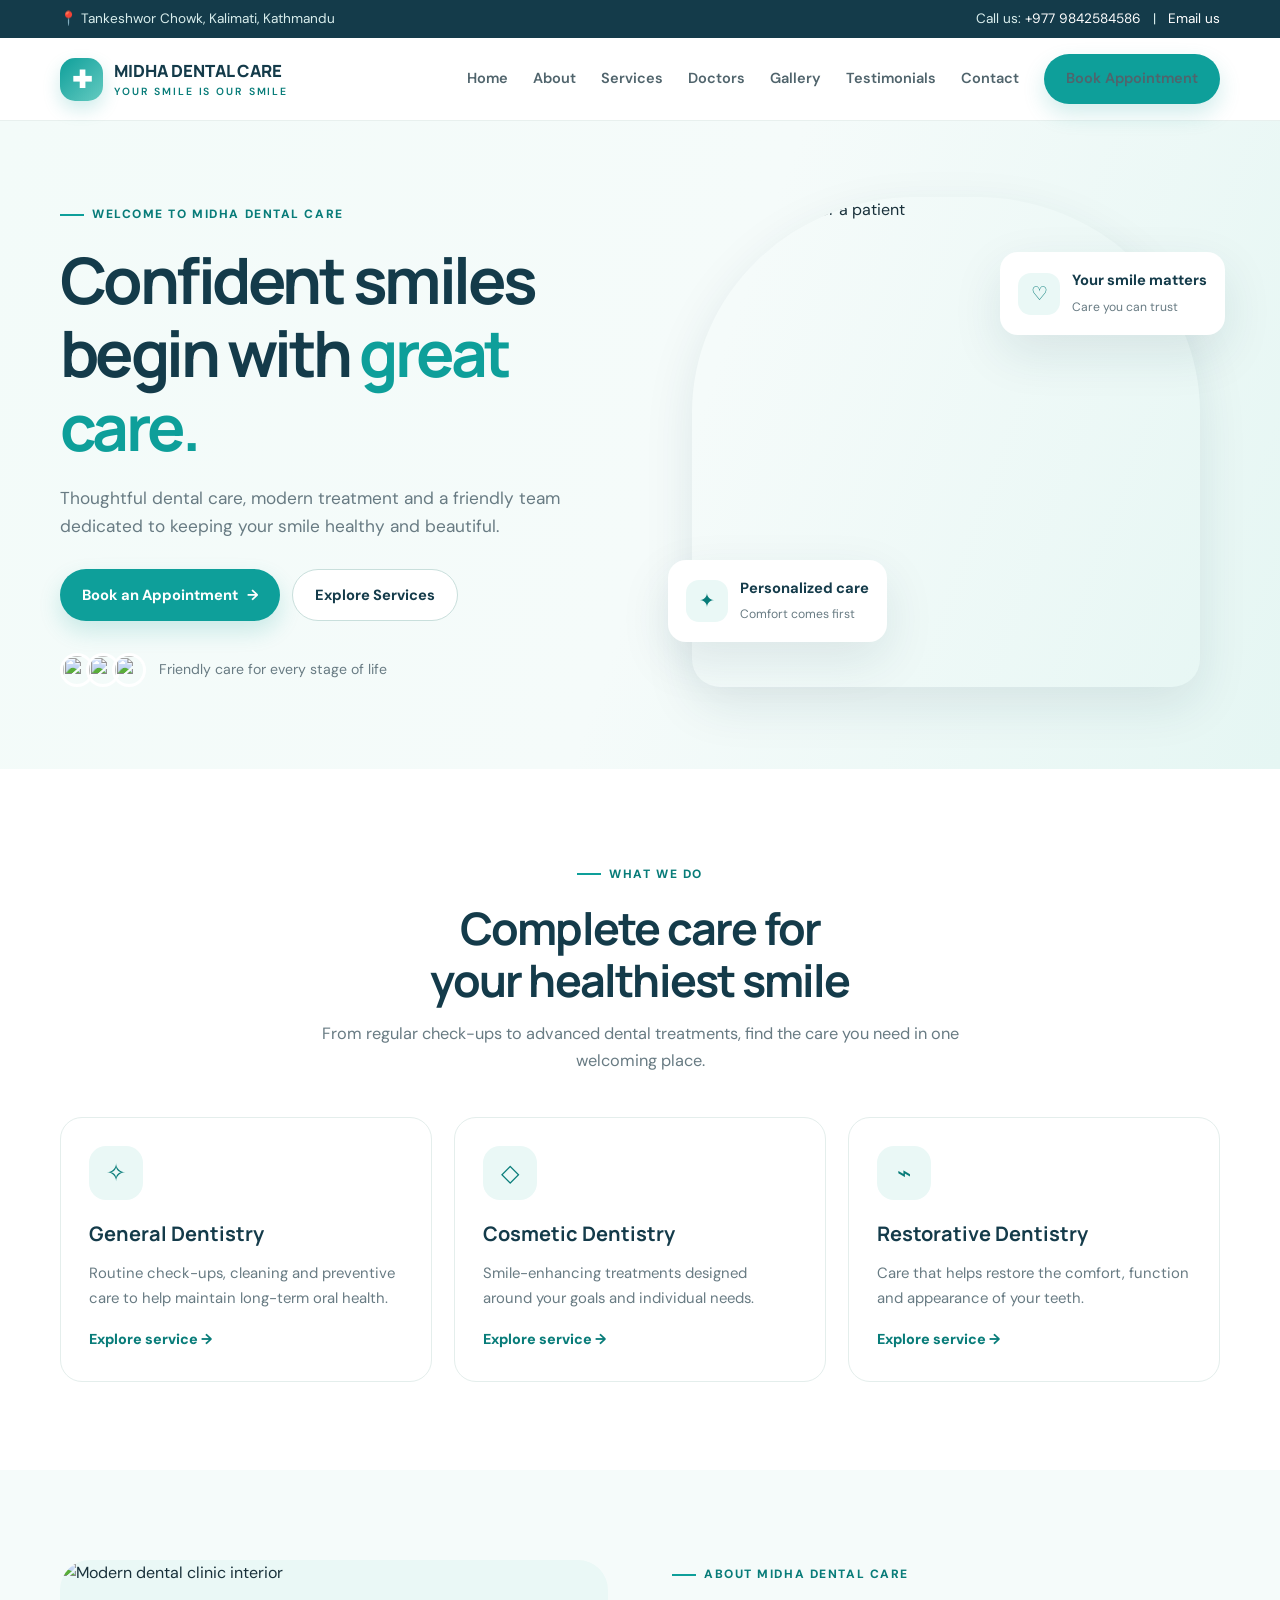
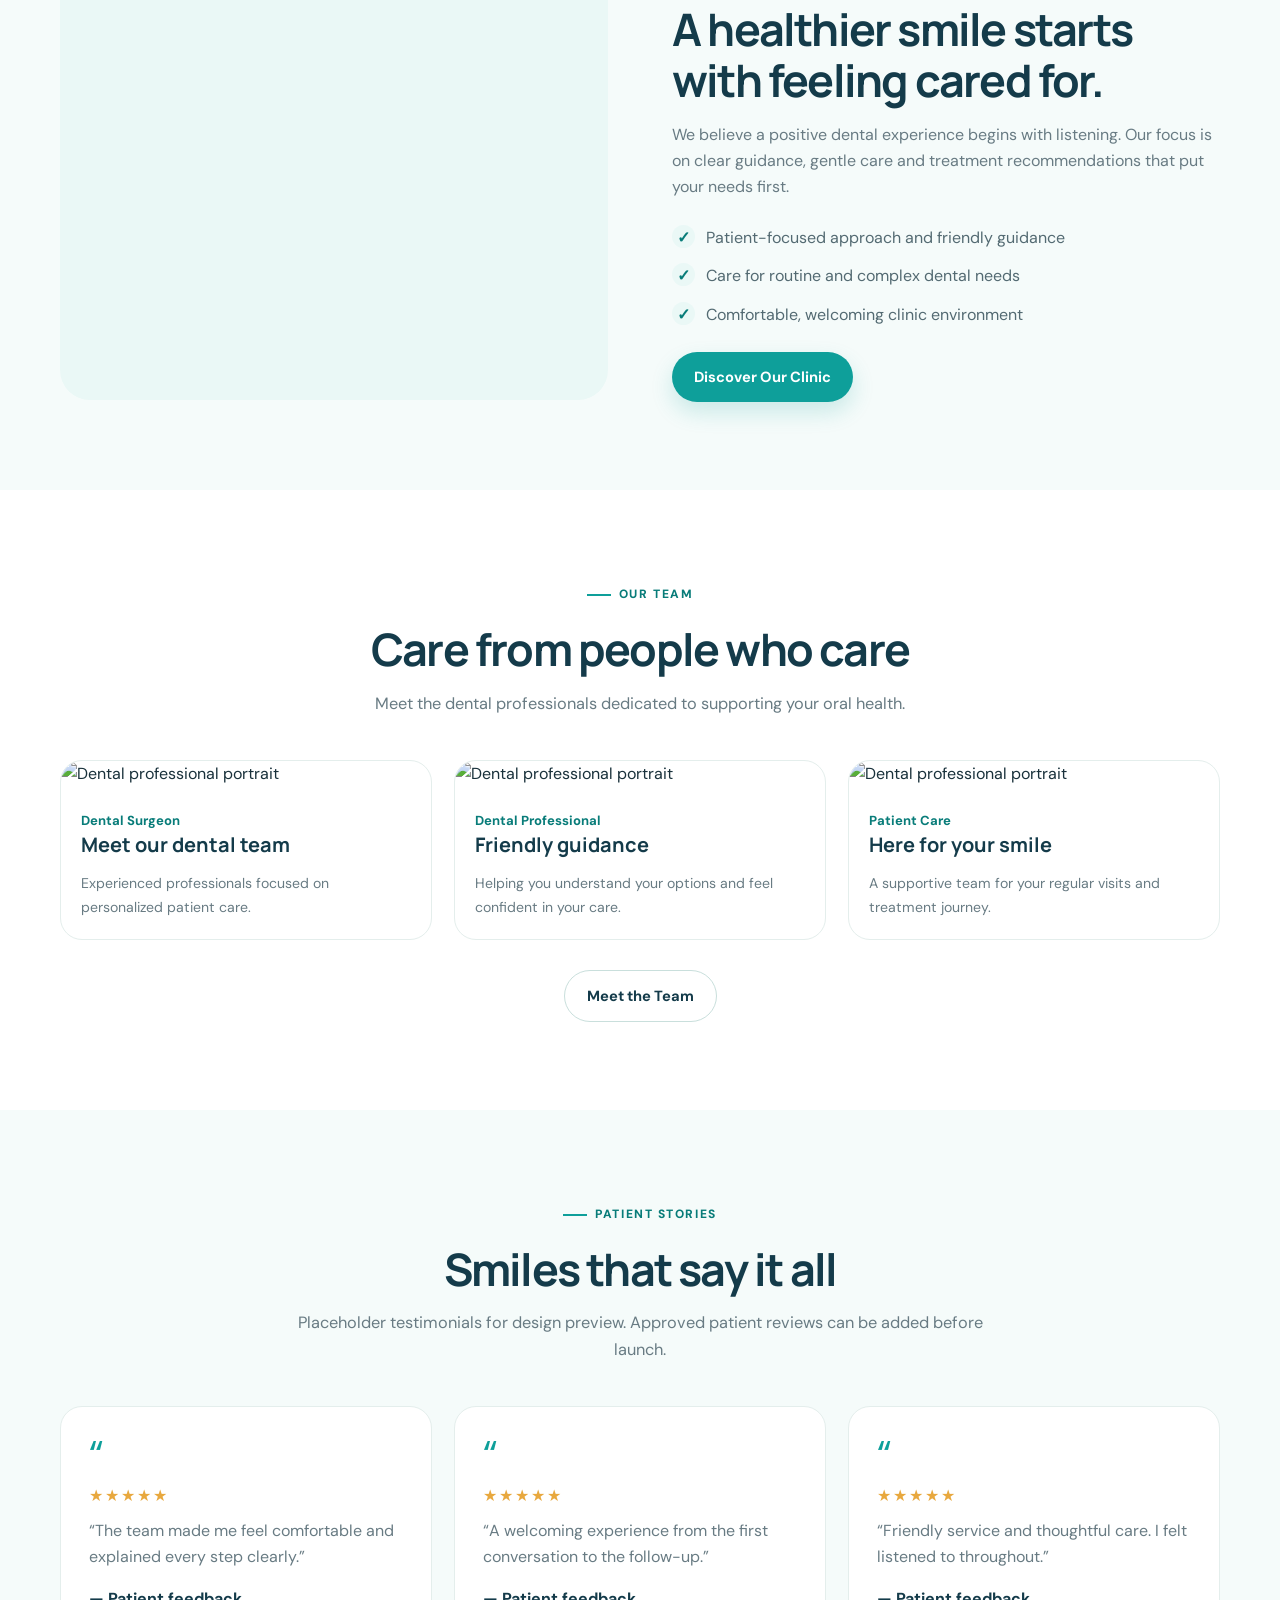
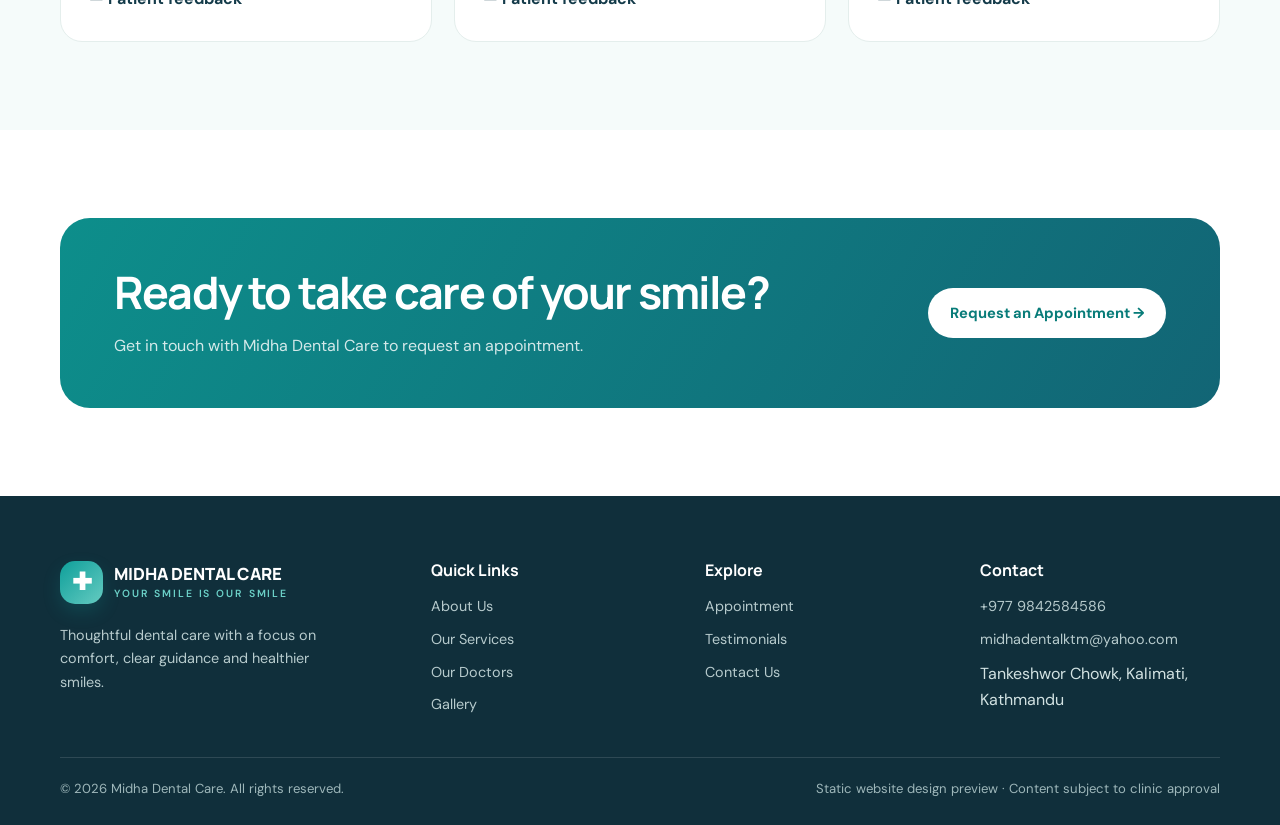
==== midha-dental-static/index.html @ e1608908 "commit" ====
<!doctype html>
<html lang="en"><head><meta charset="utf-8"><meta name="viewport" content="width=device-width,initial-scale=1"><meta name="description" content="Midha Dental Care in Kalimati, Kathmandu. Patient-focused dental care and appointment requests."><title>Home | Midha Dental Care</title><link rel="stylesheet" href="assets/css/style.css"></head><body>

<div class="topbar"><div class="container"><span>📍 Tankeshwor Chowk, Kalimati, Kathmandu</span><span class="top-right">Call us: <a href="tel:+9779842584586">+977 9842584586</a> &nbsp; | &nbsp; <a href="mailto:midhadentalktm@yahoo.com">Email us</a></span></div></div>
<header class="site-header"><div class="container nav-wrap"><a class="brand" href="index.html"><span class="brand-mark">✚</span><span class="brand-name">MIDHA DENTAL CARE<small>Your Smile Is Our Smile</small></span></a><button class="menu-toggle" aria-label="Toggle navigation" aria-expanded="false">☰</button><nav class="nav-links"><a href="index.html" data-page="Home">Home</a><a href="about.html" data-page="About Us">About</a><a href="services.html" data-page="Services">Services</a><a href="doctors.html" data-page="Our Doctors">Doctors</a><a href="gallery.html" data-page="Gallery">Gallery</a><a href="testimonials.html" data-page="Testimonials">Testimonials</a><a href="contact.html" data-page="Contact">Contact</a><a class="btn btn-primary nav-cta" href="appointment.html">Book Appointment</a></nav></div></header>

<main><section class="hero"><div class="container hero-grid"><div class="reveal"><div class="eyebrow">Welcome to Midha Dental Care</div><h1>Confident smiles<br>begin with <span>great care.</span></h1><p class="hero-copy">Thoughtful dental care, modern treatment and a friendly team dedicated to keeping your smile healthy and beautiful.</p><div class="hero-actions"><a class="btn btn-primary" href="appointment.html">Book an Appointment <span>→</span></a><a class="btn btn-outline" href="services.html">Explore Services</a></div><div class="hero-note"><div class="avatar-stack"><img src="https://images.unsplash.com/photo-1559839734-2b71ea197ec2?w=80" alt=""><img src="https://images.unsplash.com/photo-1612349317150-e413f6a5b16d?w=80" alt=""><img src="https://images.unsplash.com/photo-1594824476967-48c8b964273f?w=80" alt=""></div><span>Friendly care for every stage of life</span></div></div><div class="hero-visual reveal"><div class="hero-photo"><img src="https://images.unsplash.com/photo-1606811971618-4486d14f3f99?w=1100" alt="Dentist caring for a patient"></div><div class="float-card one"><div class="float-icon">✦</div><div><strong>Personalized care</strong><small>Comfort comes first</small></div></div><div class="float-card two"><div class="float-icon">♡</div><div><strong>Your smile matters</strong><small>Care you can trust</small></div></div></div></div></section>
<section class="section"><div class="container"><div class="section-head reveal"><div class="eyebrow">What we do</div><h2>Complete care for<br>your healthiest smile</h2><p>From regular check-ups to advanced dental treatments, find the care you need in one welcoming place.</p></div><div class="grid-3"><article class="card service-card reveal"><div class="service-icon">✧</div><h3>General Dentistry</h3><p>Routine check-ups, cleaning and preventive care to help maintain long-term oral health.</p><a class="text-link" href="services.html">Explore service →</a></article><article class="card service-card reveal"><div class="service-icon">◇</div><h3>Cosmetic Dentistry</h3><p>Smile-enhancing treatments designed around your goals and individual needs.</p><a class="text-link" href="services.html">Explore service →</a></article><article class="card service-card reveal"><div class="service-icon">⌁</div><h3>Restorative Dentistry</h3><p>Care that helps restore the comfort, function and appearance of your teeth.</p><a class="text-link" href="services.html">Explore service →</a></article></div></div></section>
<section class="section section-soft"><div class="container split"><div class="image-frame reveal"><img src="https://images.unsplash.com/photo-1629909613654-28e377c37b09?w=1000" alt="Modern dental clinic interior"></div><div class="reveal"><div class="eyebrow">About Midha Dental Care</div><h2>A healthier smile starts with feeling cared for.</h2><p>We believe a positive dental experience begins with listening. Our focus is on clear guidance, gentle care and treatment recommendations that put your needs first.</p><ul class="check-list"><li>Patient-focused approach and friendly guidance</li><li>Care for routine and complex dental needs</li><li>Comfortable, welcoming clinic environment</li></ul><a class="btn btn-primary" href="about.html">Discover Our Clinic</a></div></div></section>
<section class="section"><div class="container"><div class="section-head reveal"><div class="eyebrow">Our team</div><h2>Care from people who care</h2><p>Meet the dental professionals dedicated to supporting your oral health.</p></div><div class="grid-3"><article class="card doctor-card reveal"><img src="https://images.unsplash.com/photo-1559839734-2b71ea197ec2?w=700" alt="Dental professional portrait"><div class="doctor-info"><span class="doctor-role">Dental Surgeon</span><h3>Meet our dental team</h3><p>Experienced professionals focused on personalized patient care.</p></div></article><article class="card doctor-card reveal"><img src="https://images.unsplash.com/photo-1612349317150-e413f6a5b16d?w=700" alt="Dental professional portrait"><div class="doctor-info"><span class="doctor-role">Dental Professional</span><h3>Friendly guidance</h3><p>Helping you understand your options and feel confident in your care.</p></div></article><article class="card doctor-card reveal"><img src="https://images.unsplash.com/photo-1594824476967-48c8b964273f?w=700" alt="Dental professional portrait"><div class="doctor-info"><span class="doctor-role">Patient Care</span><h3>Here for your smile</h3><p>A supportive team for your regular visits and treatment journey.</p></div></article></div><div style="text-align:center;margin-top:30px"><a class="btn btn-outline" href="doctors.html">Meet the Team</a></div></div></section>
<section class="section section-soft"><div class="container"><div class="section-head reveal"><div class="eyebrow">Patient stories</div><h2>Smiles that say it all</h2><p>Placeholder testimonials for design preview. Approved patient reviews can be added before launch.</p></div><div class="grid-3"><article class="card testimonial reveal"><div class="quote">“</div><div class="stars">★★★★★</div><p>“The team made me feel comfortable and explained every step clearly.”</p><strong>— Patient feedback</strong></article><article class="card testimonial reveal"><div class="quote">“</div><div class="stars">★★★★★</div><p>“A welcoming experience from the first conversation to the follow-up.”</p><strong>— Patient feedback</strong></article><article class="card testimonial reveal"><div class="quote">“</div><div class="stars">★★★★★</div><p>“Friendly service and thoughtful care. I felt listened to throughout.”</p><strong>— Patient feedback</strong></article></div></div></section>
<section class="section"><div class="container"><div class="cta-band reveal"><div><h2>Ready to take care of your smile?</h2><p>Get in touch with Midha Dental Care to request an appointment.</p></div><a class="btn" href="appointment.html">Request an Appointment →</a></div></div></section></main>

<footer class="footer"><div class="container"><div class="footer-grid"><div><a class="brand" href="index.html"><span class="brand-mark">✚</span><span class="brand-name">MIDHA DENTAL CARE<small>Your Smile Is Our Smile</small></span></a><p style="margin-top:20px;max-width:290px">Thoughtful dental care with a focus on comfort, clear guidance and healthier smiles.</p></div><div><h3>Quick Links</h3><div class="footer-links"><a href="about.html">About Us</a><a href="services.html">Our Services</a><a href="doctors.html">Our Doctors</a><a href="gallery.html">Gallery</a></div></div><div><h3>Explore</h3><div class="footer-links"><a href="appointment.html">Appointment</a><a href="testimonials.html">Testimonials</a><a href="contact.html">Contact Us</a></div></div><div><h3>Contact</h3><div class="footer-links"><a href="tel:+9779842584586">+977 9842584586</a><a href="mailto:midhadentalktm@yahoo.com">midhadentalktm@yahoo.com</a><span>Tankeshwor Chowk, Kalimati, Kathmandu</span></div></div></div><div class="footer-bottom"><span>© <span data-year></span> Midha Dental Care. All rights reserved.</span><span>Static website design preview · Content subject to clinic approval</span></div></div></footer>
<script src="assets/js/main.js"></script>

</body></html>
---- midha-dental-static/assets/css/style.css ----
@import url('https://fonts.googleapis.com/css2?family=DM+Sans:wght@400;500;600;700&family=Manrope:wght@400;500;600;700;800&display=swap');
:root{--teal:#0e9f9a;--teal-dark:#087c79;--navy:#143b4a;--ink:#19313b;--muted:#687b83;--mint:#eaf8f6;--pale:#f5fbfa;--line:#e4eeec;--white:#fff;--shadow:0 18px 50px rgba(20,59,74,.10);--radius:22px}
*{box-sizing:border-box}html{scroll-behavior:smooth}body{margin:0;font-family:'DM Sans',sans-serif;color:var(--ink);background:#fff;line-height:1.65}h1,h2,h3,h4{font-family:Manrope,sans-serif;line-height:1.15;color:var(--navy);margin:0 0 16px}h1{font-size:clamp(2.6rem,5vw,4.7rem);letter-spacing:-.055em}h2{font-size:clamp(2rem,3.5vw,3rem);letter-spacing:-.04em}h3{font-size:1.25rem}p{color:var(--muted);margin:0 0 16px}a{text-decoration:none;color:inherit}.container{width:min(1160px,calc(100% - 40px));margin:auto}.topbar{background:var(--navy);color:#d9eeed;font-size:.85rem}.topbar .container{display:flex;justify-content:space-between;gap:20px;padding:8px 0}.topbar a{color:#fff}.site-header{position:sticky;top:0;z-index:100;background:rgba(255,255,255,.94);backdrop-filter:blur(14px);border-bottom:1px solid rgba(228,238,236,.85)}.nav-wrap{height:82px;display:flex;align-items:center;justify-content:space-between;gap:24px}.brand{display:flex;align-items:center;gap:11px;min-width:210px}.brand-mark{width:43px;height:43px;border-radius:15px;background:linear-gradient(135deg,var(--teal),#65cbc1);display:grid;place-items:center;color:#fff;font-size:1.5rem;font-weight:800;box-shadow:0 8px 18px #0e9f9a33}.brand-name{font:800 1.05rem Manrope;color:var(--navy);line-height:1.15}.brand-name small{display:block;font:600 .65rem 'DM Sans';letter-spacing:.18em;color:var(--teal-dark);text-transform:uppercase;margin-top:4px}.nav-links{display:flex;align-items:center;gap:25px}.nav-links a{font-size:.91rem;font-weight:600;color:#50646c;transition:.2s}.nav-links a:hover,.nav-links a.active{color:var(--teal-dark)}.btn{display:inline-flex;align-items:center;justify-content:center;gap:9px;border:0;border-radius:999px;padding:13px 22px;font-weight:700;font-size:.92rem;cursor:pointer;transition:.25s}.btn-primary{background:var(--teal);color:white;box-shadow:0 10px 22px #0e9f9a30}.btn-primary:hover{background:var(--teal-dark);transform:translateY(-2px);color:white}.btn-outline{border:1px solid #c9dfdc;color:var(--navy);background:white}.btn-outline:hover{border-color:var(--teal);color:var(--teal-dark)}.menu-toggle{display:none;background:var(--mint);border:0;border-radius:12px;padding:10px 13px;color:var(--navy);font-size:1.25rem}.hero{background:linear-gradient(110deg,#f3fbf9 0%,#f5fbfa 53%,#e5f6f3 100%);overflow:hidden;position:relative}.hero-grid{display:grid;grid-template-columns:1.02fr .98fr;align-items:center;gap:42px;padding:76px 0 82px}.eyebrow{display:inline-flex;align-items:center;gap:8px;color:var(--teal-dark);font-weight:800;text-transform:uppercase;letter-spacing:.13em;font-size:.75rem;margin-bottom:18px}.eyebrow:before{content:'';width:24px;height:2px;background:var(--teal)}.hero h1 span{color:var(--teal)}.hero-copy{font-size:1.08rem;max-width:560px;margin:20px 0 28px}.hero-actions{display:flex;gap:12px;flex-wrap:wrap}.hero-note{display:flex;align-items:center;gap:13px;margin-top:32px;color:var(--muted);font-size:.88rem}.avatar-stack{display:flex}.avatar-stack img{width:34px;height:34px;border-radius:50%;object-fit:cover;border:3px solid white;margin-left:-8px}.avatar-stack img:first-child{margin-left:0}.hero-visual{position:relative;min-height:490px}.hero-photo{position:absolute;inset:0 20px 0 20px;border-radius:44% 44% 28px 28px;overflow:hidden;box-shadow:var(--shadow)}.hero-photo img{width:100%;height:100%;object-fit:cover}.float-card{position:absolute;background:#fff;border-radius:18px;padding:16px 18px;box-shadow:var(--shadow);display:flex;gap:12px;align-items:center}.float-card.one{left:-4px;bottom:45px}.float-card.two{right:-5px;top:55px}.float-icon{width:42px;height:42px;border-radius:13px;background:var(--mint);display:grid;place-items:center;color:var(--teal-dark);font-size:1.2rem}.float-card strong{display:block;color:var(--navy);font-size:.92rem}.float-card small{color:var(--muted);font-size:.76rem}.section{padding:88px 0}.section-soft{background:var(--pale)}.section-head{text-align:center;max-width:700px;margin:0 auto 42px}.section-head p{font-size:1.02rem}.grid-3{display:grid;grid-template-columns:repeat(3,1fr);gap:22px}.grid-4{display:grid;grid-template-columns:repeat(4,1fr);gap:20px}.card{background:#fff;border:1px solid var(--line);border-radius:var(--radius);overflow:hidden;transition:.28s}.card:hover{transform:translateY(-6px);box-shadow:var(--shadow);border-color:transparent}.service-card{padding:28px}.service-icon{width:54px;height:54px;border-radius:17px;background:var(--mint);display:grid;place-items:center;color:var(--teal-dark);font-size:1.5rem;margin-bottom:22px}.service-card p{font-size:.93rem}.text-link{color:var(--teal-dark);font-weight:800;font-size:.9rem}.split{display:grid;grid-template-columns:1fr 1fr;align-items:center;gap:64px}.image-frame{position:relative;border-radius:30px;overflow:hidden;min-height:440px;background:var(--mint)}.image-frame img{width:100%;height:100%;min-height:440px;object-fit:cover;position:absolute}.check-list{list-style:none;padding:0;margin:24px 0;display:grid;gap:12px}.check-list li{display:flex;gap:11px;color:#536a72}.check-list li:before{content:'✓';display:grid;place-items:center;flex:0 0 23px;height:23px;border-radius:50%;background:var(--mint);color:var(--teal-dark);font-weight:900}.stat-row{display:flex;gap:30px;flex-wrap:wrap;margin-top:28px}.stat strong{display:block;font:800 1.8rem Manrope;color:var(--teal-dark)}.stat span{font-size:.82rem;color:var(--muted)}.doctor-card img{width:100%;height:270px;object-fit:cover}.doctor-info{padding:20px}.doctor-info p{font-size:.88rem;margin:0}.doctor-role{color:var(--teal-dark);font-weight:700;font-size:.82rem}.testimonial{padding:28px}.quote{font-size:2.5rem;color:var(--teal);line-height:1}.stars{color:#e8a83e;letter-spacing:2px;margin:8px 0}.testimonial strong{color:var(--navy)}.cta-band{background:linear-gradient(120deg,#0d8e8b,#126575);border-radius:30px;padding:48px 54px;color:white;display:flex;align-items:center;justify-content:space-between;gap:30px}.cta-band h2,.cta-band p{color:white}.cta-band p{opacity:.82;margin:0}.cta-band .btn{background:white;color:var(--teal-dark);white-space:nowrap}.page-hero{background:linear-gradient(110deg,#f1faf8,#e4f5f2);padding:66px 0}.page-hero p{max-width:640px;margin:0}.breadcrumbs{font-size:.84rem;color:var(--muted);margin-bottom:15px}.breadcrumbs a{color:var(--teal-dark);font-weight:700}.service-detail{padding:26px}.service-detail .service-icon{margin-bottom:16px}.doctor-large img{height:330px}.gallery-grid{display:grid;grid-template-columns:repeat(3,1fr);gap:16px}.gallery-grid img{width:100%;height:260px;object-fit:cover;border-radius:18px;transition:.3s}.gallery-grid img:hover{transform:scale(1.02)}.form-card{background:#fff;border:1px solid var(--line);border-radius:24px;padding:32px;box-shadow:var(--shadow)}.form-grid{display:grid;grid-template-columns:1fr 1fr;gap:18px}.field{display:grid;gap:7px}.field.full{grid-column:1/-1}.field label{font-weight:700;font-size:.88rem;color:var(--navy)}.field input,.field select,.field textarea{width:100%;border:1px solid #dce8e6;border-radius:12px;padding:13px 14px;font:inherit;color:var(--ink);outline:none;background:#fff}.field input:focus,.field select:focus,.field textarea:focus{border-color:var(--teal);box-shadow:0 0 0 3px #0e9f9a18}.field textarea{min-height:120px;resize:vertical}.contact-grid{display:grid;grid-template-columns:.8fr 1.2fr;gap:35px}.contact-item{display:flex;gap:15px;margin:22px 0}.contact-item .service-icon{flex:0 0 48px;width:48px;height:48px;margin:0}.map-placeholder{min-height:300px;background:linear-gradient(135deg,#e5f4f1,#f4faf9);border-radius:22px;display:grid;place-items:center;text-align:center;padding:25px;color:var(--muted)}.footer{background:#102f3b;color:#d2e2e2;padding:65px 0 25px}.footer-grid{display:grid;grid-template-columns:1.4fr 1fr 1fr 1fr;gap:35px}.footer h3{color:white;font-size:1rem}.footer p,.footer a{color:#b7cbcd;font-size:.9rem}.footer-links{display:grid;gap:9px}.footer a:hover{color:#fff}.footer-bottom{border-top:1px solid #ffffff20;margin-top:40px;padding-top:20px;display:flex;justify-content:space-between;gap:20px;color:#9eb7ba;font-size:.82rem}.footer .brand-name{color:white}.footer .brand-name small{color:#6bd0c7}.notice{background:#fff8e8;border:1px solid #f2e4bd;border-radius:12px;padding:13px 15px;color:#80652d;font-size:.85rem}.reveal{opacity:0;transform:translateY(18px);transition:opacity .7s,transform .7s}.reveal.visible{opacity:1;transform:none}.mobile-cta{display:none}
@media(max-width:980px){.nav-links{gap:14px}.nav-links a{font-size:.84rem}.nav-cta{display:none}.grid-4{grid-template-columns:repeat(2,1fr)}.footer-grid{grid-template-columns:repeat(2,1fr)}.hero-grid{gap:20px}.hero-visual{min-height:420px}}
@media(max-width:760px){.topbar .container{justify-content:center}.topbar .top-right{display:none}.nav-wrap{height:72px}.menu-toggle{display:block}.nav-links{display:none;position:absolute;left:20px;right:20px;top:72px;background:white;border:1px solid var(--line);border-radius:18px;padding:18px;box-shadow:var(--shadow);flex-direction:column;align-items:stretch;gap:0}.nav-links.open{display:flex}.nav-links a{padding:11px 7px}.nav-cta{display:inline-flex;margin-top:8px}.hero-grid,.split,.contact-grid{grid-template-columns:1fr}.hero-grid{padding:55px 0}.hero-visual{min-height:390px;margin:10px 5px 0}.hero-photo{inset:0 15px}.section{padding:65px 0}.grid-3{grid-template-columns:1fr}.grid-4{grid-template-columns:1fr 1fr}.gallery-grid{grid-template-columns:1fr 1fr}.gallery-grid img{height:190px}.cta-band{padding:32px;display:block}.cta-band .btn{margin-top:22px}.form-grid{grid-template-columns:1fr}.field.full{grid-column:auto}.footer-grid{grid-template-columns:1fr 1fr}.footer-bottom{display:block}.footer-bottom span{display:block;margin-top:8px}}
@media(max-width:480px){.container{width:min(100% - 30px,1160px)}.grid-4,.gallery-grid,.footer-grid{grid-template-columns:1fr}.hero-visual{min-height:330px}.float-card{padding:11px}.float-card.two{right:-3px;top:20px}.float-card.one{left:-3px;bottom:20px}.section-head{text-align:left}.section-head .eyebrow{justify-content:flex-start}.form-card{padding:22px}.page-hero{padding:48px 0}}
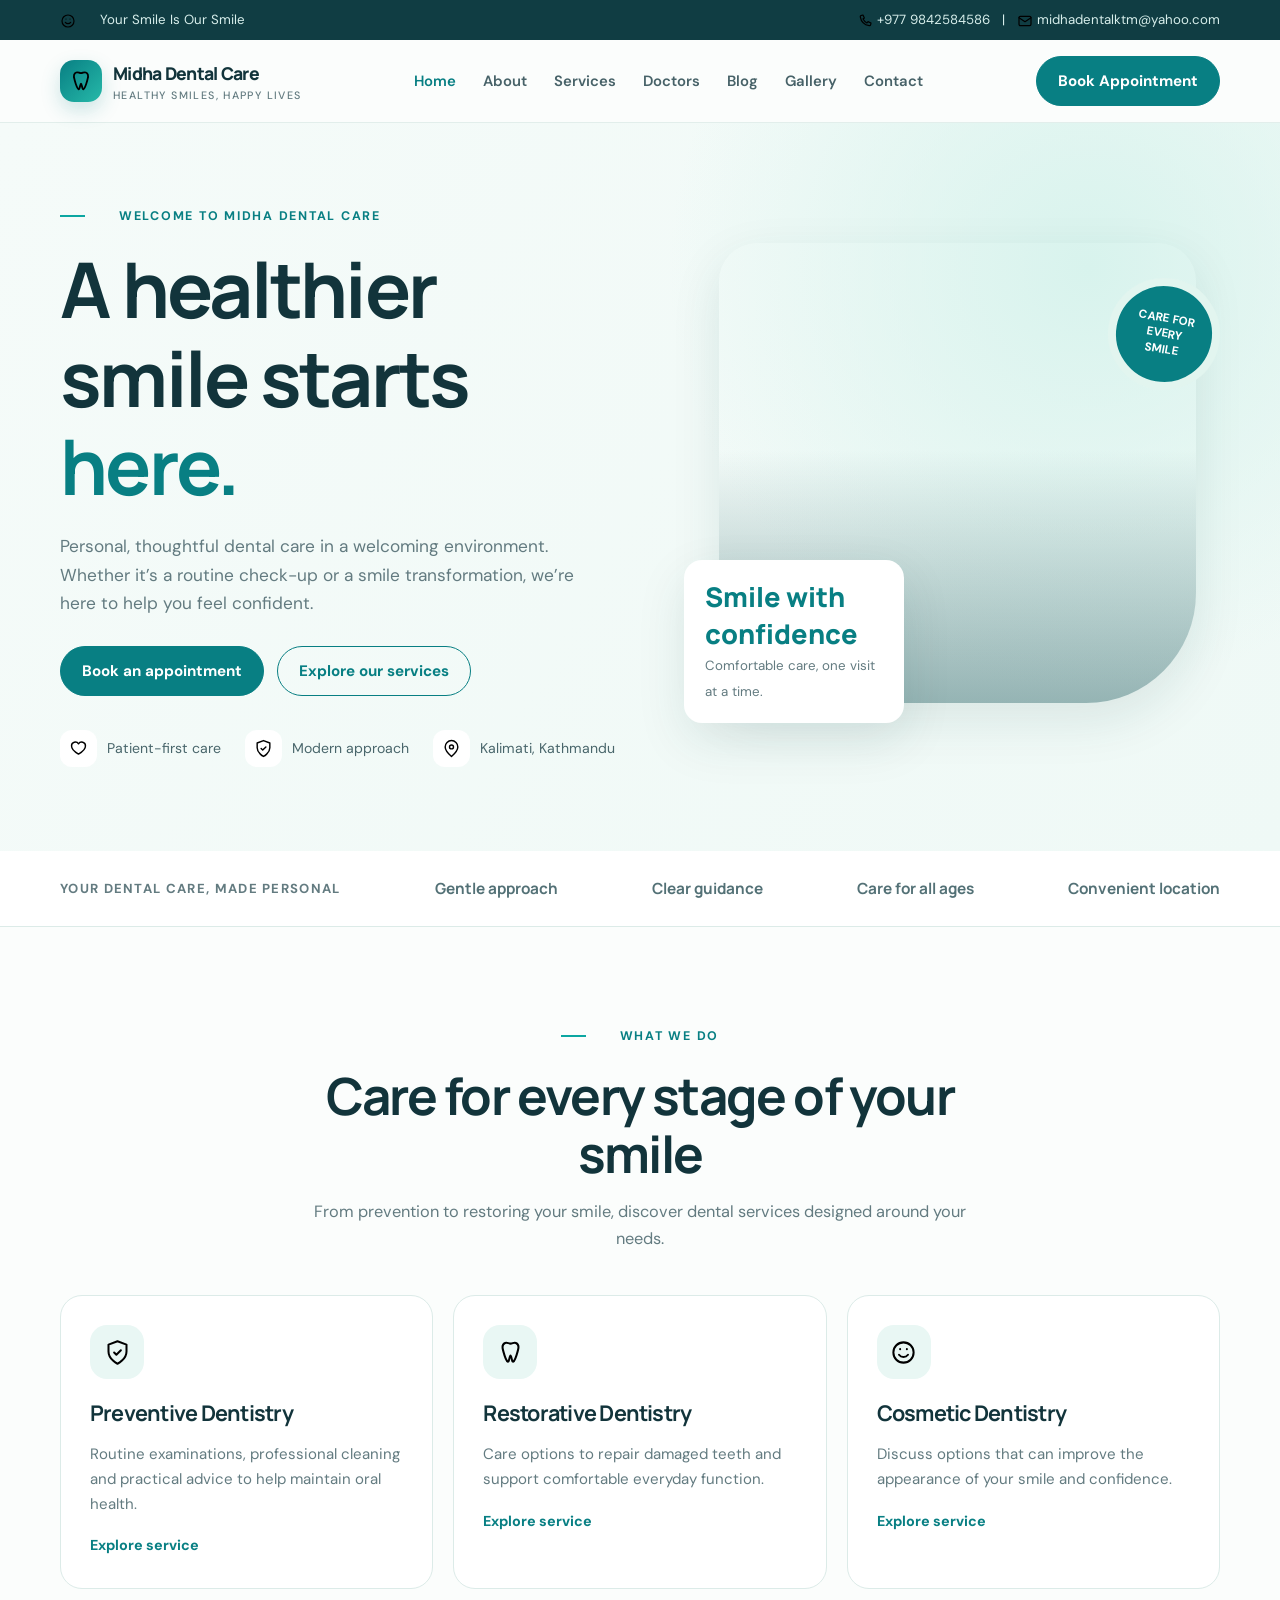
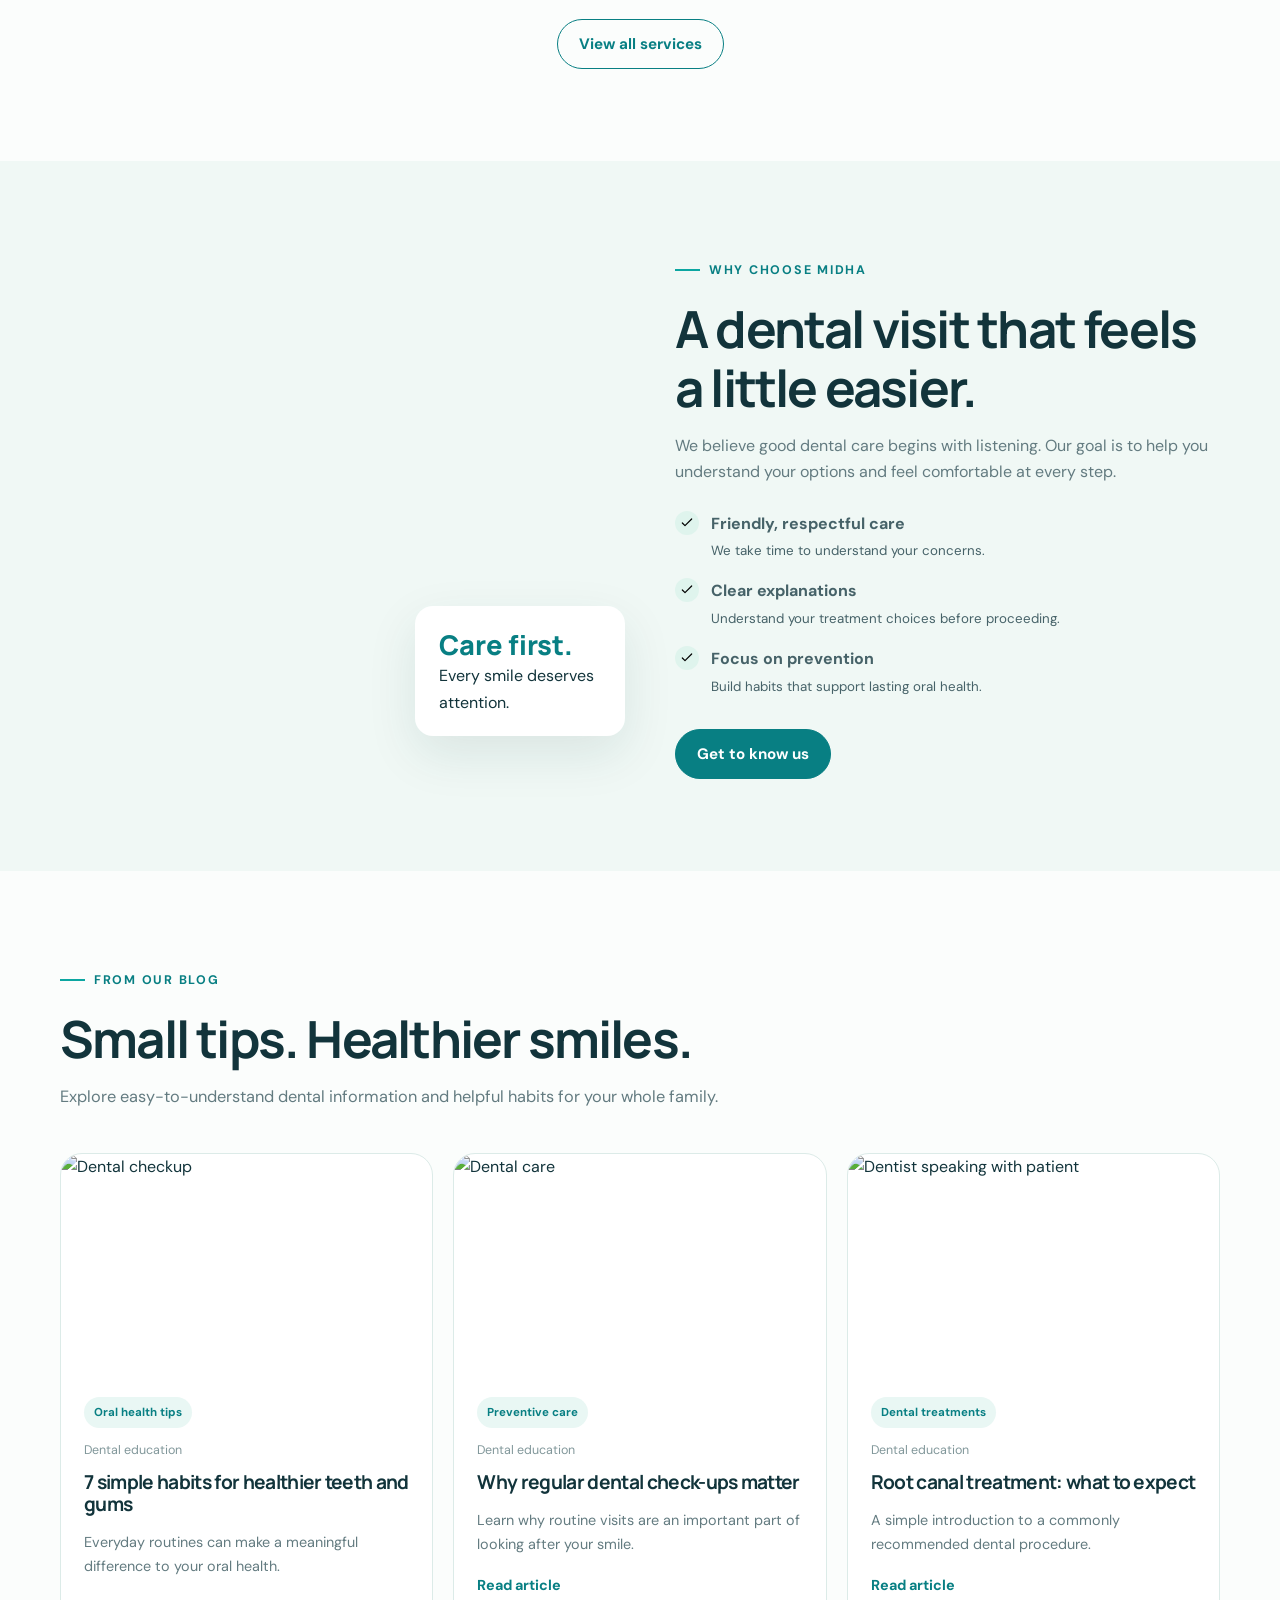
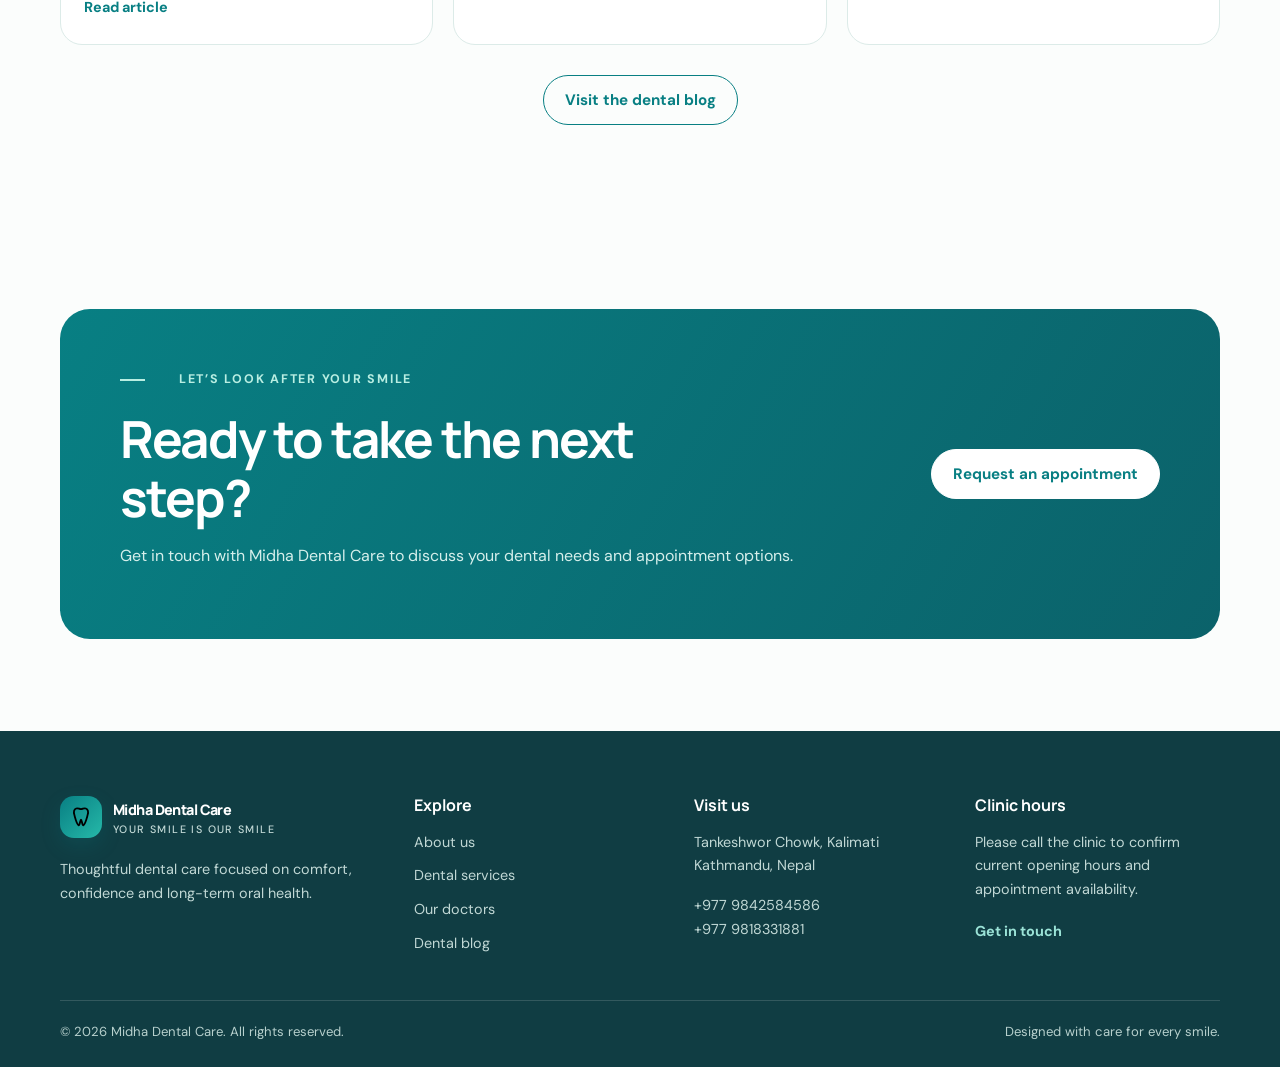
==== commit 2c0ddb8a: "# add blog" ====
--- a/midha-dental-static/index.html
+++ b/midha-dental-static/index.html
@@ -1,17 +1,8 @@
-<!doctype html>
-<html lang="en"><head><meta charset="utf-8"><meta name="viewport" content="width=device-width,initial-scale=1"><meta name="description" content="Midha Dental Care in Kalimati, Kathmandu. Patient-focused dental care and appointment requests."><title>Home | Midha Dental Care</title><link rel="stylesheet" href="assets/css/style.css"></head><body>
-
-<div class="topbar"><div class="container"><span>📍 Tankeshwor Chowk, Kalimati, Kathmandu</span><span class="top-right">Call us: <a href="tel:+9779842584586">+977 9842584586</a> &nbsp; | &nbsp; <a href="mailto:midhadentalktm@yahoo.com">Email us</a></span></div></div>
-<header class="site-header"><div class="container nav-wrap"><a class="brand" href="index.html"><span class="brand-mark">✚</span><span class="brand-name">MIDHA DENTAL CARE<small>Your Smile Is Our Smile</small></span></a><button class="menu-toggle" aria-label="Toggle navigation" aria-expanded="false">☰</button><nav class="nav-links"><a href="index.html" data-page="Home">Home</a><a href="about.html" data-page="About Us">About</a><a href="services.html" data-page="Services">Services</a><a href="doctors.html" data-page="Our Doctors">Doctors</a><a href="gallery.html" data-page="Gallery">Gallery</a><a href="testimonials.html" data-page="Testimonials">Testimonials</a><a href="contact.html" data-page="Contact">Contact</a><a class="btn btn-primary nav-cta" href="appointment.html">Book Appointment</a></nav></div></header>
-
-<main><section class="hero"><div class="container hero-grid"><div class="reveal"><div class="eyebrow">Welcome to Midha Dental Care</div><h1>Confident smiles<br>begin with <span>great care.</span></h1><p class="hero-copy">Thoughtful dental care, modern treatment and a friendly team dedicated to keeping your smile healthy and beautiful.</p><div class="hero-actions"><a class="btn btn-primary" href="appointment.html">Book an Appointment <span>→</span></a><a class="btn btn-outline" href="services.html">Explore Services</a></div><div class="hero-note"><div class="avatar-stack"><img src="https://images.unsplash.com/photo-1559839734-2b71ea197ec2?w=80" alt=""><img src="https://images.unsplash.com/photo-1612349317150-e413f6a5b16d?w=80" alt=""><img src="https://images.unsplash.com/photo-1594824476967-48c8b964273f?w=80" alt=""></div><span>Friendly care for every stage of life</span></div></div><div class="hero-visual reveal"><div class="hero-photo"><img src="https://images.unsplash.com/photo-1606811971618-4486d14f3f99?w=1100" alt="Dentist caring for a patient"></div><div class="float-card one"><div class="float-icon">✦</div><div><strong>Personalized care</strong><small>Comfort comes first</small></div></div><div class="float-card two"><div class="float-icon">♡</div><div><strong>Your smile matters</strong><small>Care you can trust</small></div></div></div></div></section>
-<section class="section"><div class="container"><div class="section-head reveal"><div class="eyebrow">What we do</div><h2>Complete care for<br>your healthiest smile</h2><p>From regular check-ups to advanced dental treatments, find the care you need in one welcoming place.</p></div><div class="grid-3"><article class="card service-card reveal"><div class="service-icon">✧</div><h3>General Dentistry</h3><p>Routine check-ups, cleaning and preventive care to help maintain long-term oral health.</p><a class="text-link" href="services.html">Explore service →</a></article><article class="card service-card reveal"><div class="service-icon">◇</div><h3>Cosmetic Dentistry</h3><p>Smile-enhancing treatments designed around your goals and individual needs.</p><a class="text-link" href="services.html">Explore service →</a></article><article class="card service-card reveal"><div class="service-icon">⌁</div><h3>Restorative Dentistry</h3><p>Care that helps restore the comfort, function and appearance of your teeth.</p><a class="text-link" href="services.html">Explore service →</a></article></div></div></section>
-<section class="section section-soft"><div class="container split"><div class="image-frame reveal"><img src="https://images.unsplash.com/photo-1629909613654-28e377c37b09?w=1000" alt="Modern dental clinic interior"></div><div class="reveal"><div class="eyebrow">About Midha Dental Care</div><h2>A healthier smile starts with feeling cared for.</h2><p>We believe a positive dental experience begins with listening. Our focus is on clear guidance, gentle care and treatment recommendations that put your needs first.</p><ul class="check-list"><li>Patient-focused approach and friendly guidance</li><li>Care for routine and complex dental needs</li><li>Comfortable, welcoming clinic environment</li></ul><a class="btn btn-primary" href="about.html">Discover Our Clinic</a></div></div></section>
-<section class="section"><div class="container"><div class="section-head reveal"><div class="eyebrow">Our team</div><h2>Care from people who care</h2><p>Meet the dental professionals dedicated to supporting your oral health.</p></div><div class="grid-3"><article class="card doctor-card reveal"><img src="https://images.unsplash.com/photo-1559839734-2b71ea197ec2?w=700" alt="Dental professional portrait"><div class="doctor-info"><span class="doctor-role">Dental Surgeon</span><h3>Meet our dental team</h3><p>Experienced professionals focused on personalized patient care.</p></div></article><article class="card doctor-card reveal"><img src="https://images.unsplash.com/photo-1612349317150-e413f6a5b16d?w=700" alt="Dental professional portrait"><div class="doctor-info"><span class="doctor-role">Dental Professional</span><h3>Friendly guidance</h3><p>Helping you understand your options and feel confident in your care.</p></div></article><article class="card doctor-card reveal"><img src="https://images.unsplash.com/photo-1594824476967-48c8b964273f?w=700" alt="Dental professional portrait"><div class="doctor-info"><span class="doctor-role">Patient Care</span><h3>Here for your smile</h3><p>A supportive team for your regular visits and treatment journey.</p></div></article></div><div style="text-align:center;margin-top:30px"><a class="btn btn-outline" href="doctors.html">Meet the Team</a></div></div></section>
-<section class="section section-soft"><div class="container"><div class="section-head reveal"><div class="eyebrow">Patient stories</div><h2>Smiles that say it all</h2><p>Placeholder testimonials for design preview. Approved patient reviews can be added before launch.</p></div><div class="grid-3"><article class="card testimonial reveal"><div class="quote">“</div><div class="stars">★★★★★</div><p>“The team made me feel comfortable and explained every step clearly.”</p><strong>— Patient feedback</strong></article><article class="card testimonial reveal"><div class="quote">“</div><div class="stars">★★★★★</div><p>“A welcoming experience from the first conversation to the follow-up.”</p><strong>— Patient feedback</strong></article><article class="card testimonial reveal"><div class="quote">“</div><div class="stars">★★★★★</div><p>“Friendly service and thoughtful care. I felt listened to throughout.”</p><strong>— Patient feedback</strong></article></div></div></section>
-<section class="section"><div class="container"><div class="cta-band reveal"><div><h2>Ready to take care of your smile?</h2><p>Get in touch with Midha Dental Care to request an appointment.</p></div><a class="btn" href="appointment.html">Request an Appointment →</a></div></div></section></main>
-
-<footer class="footer"><div class="container"><div class="footer-grid"><div><a class="brand" href="index.html"><span class="brand-mark">✚</span><span class="brand-name">MIDHA DENTAL CARE<small>Your Smile Is Our Smile</small></span></a><p style="margin-top:20px;max-width:290px">Thoughtful dental care with a focus on comfort, clear guidance and healthier smiles.</p></div><div><h3>Quick Links</h3><div class="footer-links"><a href="about.html">About Us</a><a href="services.html">Our Services</a><a href="doctors.html">Our Doctors</a><a href="gallery.html">Gallery</a></div></div><div><h3>Explore</h3><div class="footer-links"><a href="appointment.html">Appointment</a><a href="testimonials.html">Testimonials</a><a href="contact.html">Contact Us</a></div></div><div><h3>Contact</h3><div class="footer-links"><a href="tel:+9779842584586">+977 9842584586</a><a href="mailto:midhadentalktm@yahoo.com">midhadentalktm@yahoo.com</a><span>Tankeshwor Chowk, Kalimati, Kathmandu</span></div></div></div><div class="footer-bottom"><span>© <span data-year></span> Midha Dental Care. All rights reserved.</span><span>Static website design preview · Content subject to clinic approval</span></div></div></footer>
-<script src="assets/js/main.js"></script>
-
-</body></html>
+<!doctype html><html lang="en"><head><meta charset="utf-8"><meta name="viewport" content="width=device-width,initial-scale=1"><meta name="description" content="Midha Dental Care in Kalimati, Kathmandu. Friendly dental care for healthier, more confident smiles."><title>Home | Midha Dental Care</title><link rel="stylesheet" href="assets/css/style.css"></head><body><div class="topbar"><div class="container"><span><img class="svg-icon small" src="assets/icons/smile.svg" alt=""> <img class="svg-icon small" src="assets/icons/smile.svg.svg" alt="" aria-hidden="true"> Your Smile Is Our Smile</span><span><img class="svg-icon small" src="assets/icons/phone.svg" alt=""> +977 9842584586 &nbsp; | &nbsp; <img class="svg-icon small" src="assets/icons/mail.svg" alt=""> midhadentalktm@yahoo.com</span></div></div>
+<header class="nav-wrap"><nav class="nav container"><a class="brand" href="index.html"><span class="brand-mark"><img class="svg-icon" src="assets/icons/tooth.svg" alt=""></span><span>Midha Dental Care<small>Healthy smiles, happy lives</small></span></a><div class="nav-links"><a class="active" href="index.html">Home</a><a class="" href="about.html">About</a><a class="" href="services.html">Services</a><a class="" href="doctors.html">Doctors</a><a class="" href="blog.html">Blog</a><a class="" href="gallery.html">Gallery</a><a class="" href="contact.html">Contact</a></div><a class="btn" href="appointment.html">Book Appointment</a><button class="menu-toggle" aria-label="Open menu" aria-expanded="false"><img class="svg-icon large" src="assets/icons/menu.svg" alt=""></button></nav></header>
+<main><section class="hero"><div class="container hero-grid"><div class="reveal"><div class="eyebrow"><img class="svg-icon small" src="assets/icons/sparkle.svg.svg" alt="" aria-hidden="true"> Welcome to Midha Dental Care</div><h1>A healthier smile starts <span>here.</span></h1><p class="hero-copy">Personal, thoughtful dental care in a welcoming environment. Whether it’s a routine check-up or a smile transformation, we’re here to help you feel confident.</p><div class="hero-actions"><a class="btn" href="appointment.html">Book an appointment</a><a class="btn outline" href="services.html">Explore our services</a></div><div class="hero-meta"><div class="meta-item"><span class="meta-icon"><img class="svg-icon" src="assets/icons/heart.svg" alt=""></span><span>Patient-first care</span></div><div class="meta-item"><span class="meta-icon"><img class="svg-icon" src="assets/icons/shield.svg" alt=""></span><span>Modern approach</span></div><div class="meta-item"><span class="meta-icon"><img class="svg-icon" src="assets/icons/map-pin.svg" alt=""></span><span>Kalimati, Kathmandu</span></div></div></div><div class="hero-visual reveal"><div class="hero-photo"></div><div class="round-stamp">CARE FOR<br>EVERY<br>SMILE</div><div class="float-card"><strong>Smile with confidence</strong><small>Comfortable care, one visit at a time.</small></div></div></div></section>
+<section class="trust"><div class="container trust-row"><span class="trust-label">Your dental care, made personal</span><span class="trust-item"><b><img class="svg-icon small" src="assets/icons/sparkle.svg.svg" alt="" aria-hidden="true"></b> Gentle approach</span><span class="trust-item"><b><img class="svg-icon small" src="assets/icons/sparkle.svg.svg" alt="" aria-hidden="true"></b> Clear guidance</span><span class="trust-item"><b><img class="svg-icon small" src="assets/icons/sparkle.svg.svg" alt="" aria-hidden="true"></b> Care for all ages</span><span class="trust-item"><b><img class="svg-icon small" src="assets/icons/sparkle.svg.svg" alt="" aria-hidden="true"></b> Convenient location</span></div></section>
+<section class="section"><div class="container"><div class="section-head center reveal"><div class="eyebrow"><img class="svg-icon small" src="assets/icons/tooth.svg.svg" alt="" aria-hidden="true"> What we do</div><h2>Care for every stage of your smile</h2><p>From prevention to restoring your smile, discover dental services designed around your needs.</p></div><div class="cards"><article class="service-card reveal"><div class="service-icon"><img class="svg-icon" src="assets/icons/shield.svg" alt=""></div><h3>Preventive Dentistry</h3><p>Routine examinations, professional cleaning and practical advice to help maintain oral health.</p><a class="arrow-link" href="services.html">Explore service</a></article><article class="service-card reveal"><div class="service-icon"><img class="svg-icon" src="assets/icons/tooth.svg" alt=""></div><h3>Restorative Dentistry</h3><p>Care options to repair damaged teeth and support comfortable everyday function.</p><a class="arrow-link" href="services.html">Explore service</a></article><article class="service-card reveal"><div class="service-icon"><img class="svg-icon" src="assets/icons/smile.svg" alt=""></div><h3>Cosmetic Dentistry</h3><p>Discuss options that can improve the appearance of your smile and confidence.</p><a class="arrow-link" href="services.html">Explore service</a></article></div><div style="text-align:center;margin-top:30px"><a class="btn outline" href="services.html">View all services</a></div></div></section>
+<section class="section" style="background:#f0f8f5"><div class="container split"><div class="about-photo reveal"><div class="photo-note"><strong>Care first.</strong><span>Every smile deserves attention.</span></div></div><div class="reveal"><div class="eyebrow">Why choose Midha</div><h2>A dental visit that feels a little easier.</h2><p>We believe good dental care begins with listening. Our goal is to help you understand your options and feel comfortable at every step.</p><div class="check-list"><div class="check"><span><img class="svg-icon small" src="assets/icons/check.svg" alt=""></span><div><b>Friendly, respectful care</b><br><small>We take time to understand your concerns.</small></div></div><div class="check"><span><img class="svg-icon small" src="assets/icons/check.svg" alt=""></span><div><b>Clear explanations</b><br><small>Understand your treatment choices before proceeding.</small></div></div><div class="check"><span><img class="svg-icon small" src="assets/icons/check.svg" alt=""></span><div><b>Focus on prevention</b><br><small>Build habits that support lasting oral health.</small></div></div></div><a class="btn" href="about.html">Get to know us</a></div></div></section>
+<section class="section"><div class="container"><div class="section-head reveal"><div class="eyebrow">From our blog</div><h2>Small tips. Healthier smiles.</h2><p>Explore easy-to-understand dental information and helpful habits for your whole family.</p></div><div class="cards"><article class="blog-card reveal"><img src="https://images.unsplash.com/photo-1606811841689-23dfddce3e95?auto=format&fit=crop&w=800&q=80" alt="Dental checkup"><div class="blog-content"><span class="tag">Oral health tips</span><div class="date">Dental education</div><h3>7 simple habits for healthier teeth and gums</h3><p>Everyday routines can make a meaningful difference to your oral health.</p><a class="arrow-link" href="blog.html">Read article</a></div></article><article class="blog-card reveal"><img src="https://images.unsplash.com/photo-1609840114035-3c981b782dfe?auto=format&fit=crop&w=800&q=80" alt="Dental care"><div class="blog-content"><span class="tag">Preventive care</span><div class="date">Dental education</div><h3>Why regular dental check-ups matter</h3><p>Learn why routine visits are an important part of looking after your smile.</p><a class="arrow-link" href="blog.html">Read article</a></div></article><article class="blog-card reveal"><img src="https://images.unsplash.com/photo-1606811971618-4486d14f3f99?auto=format&fit=crop&w=800&q=80" alt="Dentist speaking with patient"><div class="blog-content"><span class="tag">Dental treatments</span><div class="date">Dental education</div><h3>Root canal treatment: what to expect</h3><p>A simple introduction to a commonly recommended dental procedure.</p><a class="arrow-link" href="blog.html">Read article</a></div></article></div><div style="text-align:center;margin-top:30px"><a class="btn outline" href="blog.html">Visit the dental blog</a></div></div></section>
+<section class="section"><div class="container"><div class="cta reveal"><div><div class="eyebrow"><img class="svg-icon small" src="assets/icons/smile.svg.svg" alt="" aria-hidden="true"> Let’s look after your smile</div><h2>Ready to take the next step?</h2><p>Get in touch with Midha Dental Care to discuss your dental needs and appointment options.</p></div><a class="btn light" href="appointment.html">Request an appointment</a></div></div></section></main><footer class="footer"><div class="container"><div class="footer-grid"><div><a class="brand" href="index.html"><span class="brand-mark"><img class="svg-icon" src="assets/icons/tooth.svg" alt=""></span><span style="color:white">Midha Dental Care<small style="color:#c1d8d5">Your Smile Is Our Smile</small></span></a><p style="margin-top:20px">Thoughtful dental care focused on comfort, confidence and long-term oral health.</p></div><div><h3>Explore</h3><div class="footer-links"><a href="about.html">About us</a><a href="services.html">Dental services</a><a href="doctors.html">Our doctors</a><a href="blog.html">Dental blog</a></div></div><div><h3>Visit us</h3><p>Tankeshwor Chowk, Kalimati<br>Kathmandu, Nepal</p><p>+977 9842584586<br>+977 9818331881</p></div><div><h3>Clinic hours</h3><p>Please call the clinic to confirm current opening hours and appointment availability.</p><a class="arrow-link" style="color:#9be3d7" href="contact.html">Get in touch</a></div></div><div class="footer-bottom"><span>© <span data-year></span> Midha Dental Care. All rights reserved.</span><span>Designed with care for every smile.</span></div></div></footer><script src="assets/js/main.js"></script></body></html>
--- a/midha-dental-static/assets/css/style.css
+++ b/midha-dental-static/assets/css/style.css
@@ -1,6 +1,32 @@
+
 @import url('https://fonts.googleapis.com/css2?family=DM+Sans:wght@400;500;600;700&family=Manrope:wght@400;500;600;700;800&display=swap');
-:root{--teal:#0e9f9a;--teal-dark:#087c79;--navy:#143b4a;--ink:#19313b;--muted:#687b83;--mint:#eaf8f6;--pale:#f5fbfa;--line:#e4eeec;--white:#fff;--shadow:0 18px 50px rgba(20,59,74,.10);--radius:22px}
-*{box-sizing:border-box}html{scroll-behavior:smooth}body{margin:0;font-family:'DM Sans',sans-serif;color:var(--ink);background:#fff;line-height:1.65}h1,h2,h3,h4{font-family:Manrope,sans-serif;line-height:1.15;color:var(--navy);margin:0 0 16px}h1{font-size:clamp(2.6rem,5vw,4.7rem);letter-spacing:-.055em}h2{font-size:clamp(2rem,3.5vw,3rem);letter-spacing:-.04em}h3{font-size:1.25rem}p{color:var(--muted);margin:0 0 16px}a{text-decoration:none;color:inherit}.container{width:min(1160px,calc(100% - 40px));margin:auto}.topbar{background:var(--navy);color:#d9eeed;font-size:.85rem}.topbar .container{display:flex;justify-content:space-between;gap:20px;padding:8px 0}.topbar a{color:#fff}.site-header{position:sticky;top:0;z-index:100;background:rgba(255,255,255,.94);backdrop-filter:blur(14px);border-bottom:1px solid rgba(228,238,236,.85)}.nav-wrap{height:82px;display:flex;align-items:center;justify-content:space-between;gap:24px}.brand{display:flex;align-items:center;gap:11px;min-width:210px}.brand-mark{width:43px;height:43px;border-radius:15px;background:linear-gradient(135deg,var(--teal),#65cbc1);display:grid;place-items:center;color:#fff;font-size:1.5rem;font-weight:800;box-shadow:0 8px 18px #0e9f9a33}.brand-name{font:800 1.05rem Manrope;color:var(--navy);line-height:1.15}.brand-name small{display:block;font:600 .65rem 'DM Sans';letter-spacing:.18em;color:var(--teal-dark);text-transform:uppercase;margin-top:4px}.nav-links{display:flex;align-items:center;gap:25px}.nav-links a{font-size:.91rem;font-weight:600;color:#50646c;transition:.2s}.nav-links a:hover,.nav-links a.active{color:var(--teal-dark)}.btn{display:inline-flex;align-items:center;justify-content:center;gap:9px;border:0;border-radius:999px;padding:13px 22px;font-weight:700;font-size:.92rem;cursor:pointer;transition:.25s}.btn-primary{background:var(--teal);color:white;box-shadow:0 10px 22px #0e9f9a30}.btn-primary:hover{background:var(--teal-dark);transform:translateY(-2px);color:white}.btn-outline{border:1px solid #c9dfdc;color:var(--navy);background:white}.btn-outline:hover{border-color:var(--teal);color:var(--teal-dark)}.menu-toggle{display:none;background:var(--mint);border:0;border-radius:12px;padding:10px 13px;color:var(--navy);font-size:1.25rem}.hero{background:linear-gradient(110deg,#f3fbf9 0%,#f5fbfa 53%,#e5f6f3 100%);overflow:hidden;position:relative}.hero-grid{display:grid;grid-template-columns:1.02fr .98fr;align-items:center;gap:42px;padding:76px 0 82px}.eyebrow{display:inline-flex;align-items:center;gap:8px;color:var(--teal-dark);font-weight:800;text-transform:uppercase;letter-spacing:.13em;font-size:.75rem;margin-bottom:18px}.eyebrow:before{content:'';width:24px;height:2px;background:var(--teal)}.hero h1 span{color:var(--teal)}.hero-copy{font-size:1.08rem;max-width:560px;margin:20px 0 28px}.hero-actions{display:flex;gap:12px;flex-wrap:wrap}.hero-note{display:flex;align-items:center;gap:13px;margin-top:32px;color:var(--muted);font-size:.88rem}.avatar-stack{display:flex}.avatar-stack img{width:34px;height:34px;border-radius:50%;object-fit:cover;border:3px solid white;margin-left:-8px}.avatar-stack img:first-child{margin-left:0}.hero-visual{position:relative;min-height:490px}.hero-photo{position:absolute;inset:0 20px 0 20px;border-radius:44% 44% 28px 28px;overflow:hidden;box-shadow:var(--shadow)}.hero-photo img{width:100%;height:100%;object-fit:cover}.float-card{position:absolute;background:#fff;border-radius:18px;padding:16px 18px;box-shadow:var(--shadow);display:flex;gap:12px;align-items:center}.float-card.one{left:-4px;bottom:45px}.float-card.two{right:-5px;top:55px}.float-icon{width:42px;height:42px;border-radius:13px;background:var(--mint);display:grid;place-items:center;color:var(--teal-dark);font-size:1.2rem}.float-card strong{display:block;color:var(--navy);font-size:.92rem}.float-card small{color:var(--muted);font-size:.76rem}.section{padding:88px 0}.section-soft{background:var(--pale)}.section-head{text-align:center;max-width:700px;margin:0 auto 42px}.section-head p{font-size:1.02rem}.grid-3{display:grid;grid-template-columns:repeat(3,1fr);gap:22px}.grid-4{display:grid;grid-template-columns:repeat(4,1fr);gap:20px}.card{background:#fff;border:1px solid var(--line);border-radius:var(--radius);overflow:hidden;transition:.28s}.card:hover{transform:translateY(-6px);box-shadow:var(--shadow);border-color:transparent}.service-card{padding:28px}.service-icon{width:54px;height:54px;border-radius:17px;background:var(--mint);display:grid;place-items:center;color:var(--teal-dark);font-size:1.5rem;margin-bottom:22px}.service-card p{font-size:.93rem}.text-link{color:var(--teal-dark);font-weight:800;font-size:.9rem}.split{display:grid;grid-template-columns:1fr 1fr;align-items:center;gap:64px}.image-frame{position:relative;border-radius:30px;overflow:hidden;min-height:440px;background:var(--mint)}.image-frame img{width:100%;height:100%;min-height:440px;object-fit:cover;position:absolute}.check-list{list-style:none;padding:0;margin:24px 0;display:grid;gap:12px}.check-list li{display:flex;gap:11px;color:#536a72}.check-list li:before{content:'✓';display:grid;place-items:center;flex:0 0 23px;height:23px;border-radius:50%;background:var(--mint);color:var(--teal-dark);font-weight:900}.stat-row{display:flex;gap:30px;flex-wrap:wrap;margin-top:28px}.stat strong{display:block;font:800 1.8rem Manrope;color:var(--teal-dark)}.stat span{font-size:.82rem;color:var(--muted)}.doctor-card img{width:100%;height:270px;object-fit:cover}.doctor-info{padding:20px}.doctor-info p{font-size:.88rem;margin:0}.doctor-role{color:var(--teal-dark);font-weight:700;font-size:.82rem}.testimonial{padding:28px}.quote{font-size:2.5rem;color:var(--teal);line-height:1}.stars{color:#e8a83e;letter-spacing:2px;margin:8px 0}.testimonial strong{color:var(--navy)}.cta-band{background:linear-gradient(120deg,#0d8e8b,#126575);border-radius:30px;padding:48px 54px;color:white;display:flex;align-items:center;justify-content:space-between;gap:30px}.cta-band h2,.cta-band p{color:white}.cta-band p{opacity:.82;margin:0}.cta-band .btn{background:white;color:var(--teal-dark);white-space:nowrap}.page-hero{background:linear-gradient(110deg,#f1faf8,#e4f5f2);padding:66px 0}.page-hero p{max-width:640px;margin:0}.breadcrumbs{font-size:.84rem;color:var(--muted);margin-bottom:15px}.breadcrumbs a{color:var(--teal-dark);font-weight:700}.service-detail{padding:26px}.service-detail .service-icon{margin-bottom:16px}.doctor-large img{height:330px}.gallery-grid{display:grid;grid-template-columns:repeat(3,1fr);gap:16px}.gallery-grid img{width:100%;height:260px;object-fit:cover;border-radius:18px;transition:.3s}.gallery-grid img:hover{transform:scale(1.02)}.form-card{background:#fff;border:1px solid var(--line);border-radius:24px;padding:32px;box-shadow:var(--shadow)}.form-grid{display:grid;grid-template-columns:1fr 1fr;gap:18px}.field{display:grid;gap:7px}.field.full{grid-column:1/-1}.field label{font-weight:700;font-size:.88rem;color:var(--navy)}.field input,.field select,.field textarea{width:100%;border:1px solid #dce8e6;border-radius:12px;padding:13px 14px;font:inherit;color:var(--ink);outline:none;background:#fff}.field input:focus,.field select:focus,.field textarea:focus{border-color:var(--teal);box-shadow:0 0 0 3px #0e9f9a18}.field textarea{min-height:120px;resize:vertical}.contact-grid{display:grid;grid-template-columns:.8fr 1.2fr;gap:35px}.contact-item{display:flex;gap:15px;margin:22px 0}.contact-item .service-icon{flex:0 0 48px;width:48px;height:48px;margin:0}.map-placeholder{min-height:300px;background:linear-gradient(135deg,#e5f4f1,#f4faf9);border-radius:22px;display:grid;place-items:center;text-align:center;padding:25px;color:var(--muted)}.footer{background:#102f3b;color:#d2e2e2;padding:65px 0 25px}.footer-grid{display:grid;grid-template-columns:1.4fr 1fr 1fr 1fr;gap:35px}.footer h3{color:white;font-size:1rem}.footer p,.footer a{color:#b7cbcd;font-size:.9rem}.footer-links{display:grid;gap:9px}.footer a:hover{color:#fff}.footer-bottom{border-top:1px solid #ffffff20;margin-top:40px;padding-top:20px;display:flex;justify-content:space-between;gap:20px;color:#9eb7ba;font-size:.82rem}.footer .brand-name{color:white}.footer .brand-name small{color:#6bd0c7}.notice{background:#fff8e8;border:1px solid #f2e4bd;border-radius:12px;padding:13px 15px;color:#80652d;font-size:.85rem}.reveal{opacity:0;transform:translateY(18px);transition:opacity .7s,transform .7s}.reveal.visible{opacity:1;transform:none}.mobile-cta{display:none}
-@media(max-width:980px){.nav-links{gap:14px}.nav-links a{font-size:.84rem}.nav-cta{display:none}.grid-4{grid-template-columns:repeat(2,1fr)}.footer-grid{grid-template-columns:repeat(2,1fr)}.hero-grid{gap:20px}.hero-visual{min-height:420px}}
-@media(max-width:760px){.topbar .container{justify-content:center}.topbar .top-right{display:none}.nav-wrap{height:72px}.menu-toggle{display:block}.nav-links{display:none;position:absolute;left:20px;right:20px;top:72px;background:white;border:1px solid var(--line);border-radius:18px;padding:18px;box-shadow:var(--shadow);flex-direction:column;align-items:stretch;gap:0}.nav-links.open{display:flex}.nav-links a{padding:11px 7px}.nav-cta{display:inline-flex;margin-top:8px}.hero-grid,.split,.contact-grid{grid-template-columns:1fr}.hero-grid{padding:55px 0}.hero-visual{min-height:390px;margin:10px 5px 0}.hero-photo{inset:0 15px}.section{padding:65px 0}.grid-3{grid-template-columns:1fr}.grid-4{grid-template-columns:1fr 1fr}.gallery-grid{grid-template-columns:1fr 1fr}.gallery-grid img{height:190px}.cta-band{padding:32px;display:block}.cta-band .btn{margin-top:22px}.form-grid{grid-template-columns:1fr}.field.full{grid-column:auto}.footer-grid{grid-template-columns:1fr 1fr}.footer-bottom{display:block}.footer-bottom span{display:block;margin-top:8px}}
-@media(max-width:480px){.container{width:min(100% - 30px,1160px)}.grid-4,.gallery-grid,.footer-grid{grid-template-columns:1fr}.hero-visual{min-height:330px}.float-card{padding:11px}.float-card.two{right:-3px;top:20px}.float-card.one{left:-3px;bottom:20px}.section-head{text-align:left}.section-head .eyebrow{justify-content:flex-start}.form-card{padding:22px}.page-hero{padding:48px 0}}
+:root{--ink:#12343b;--muted:#637b80;--teal:#087f83;--teal2:#0ca6a1;--mint:#e9f7f4;--cream:#fbfdfc;--line:#dcebe8;--white:#fff;--shadow:0 18px 50px rgba(17,70,73,.10);--radius:22px}
+*{box-sizing:border-box}html{scroll-behavior:smooth}body{margin:0;font-family:'DM Sans',sans-serif;color:var(--ink);background:var(--cream);line-height:1.65}h1,h2,h3,h4{font-family:Manrope,sans-serif;line-height:1.15;letter-spacing:-.035em;margin:0 0 16px}h1{font-size:clamp(2.6rem,6vw,5rem)}h2{font-size:clamp(2rem,4vw,3.25rem)}h3{font-size:1.35rem}p{color:var(--muted);margin:0 0 16px}a{color:inherit;text-decoration:none}.container{width:min(1160px,calc(100% - 40px));margin:auto}.topbar{background:#103d43;color:#d7eeeb;font-size:.83rem;padding:9px 0}.topbar .container{display:flex;justify-content:space-between;gap:16px;flex-wrap:wrap}.nav-wrap{position:sticky;top:0;z-index:20;background:rgba(251,253,252,.92);backdrop-filter:blur(14px);border-bottom:1px solid rgba(220,235,232,.8)}.nav{height:82px;display:flex;align-items:center;justify-content:space-between;gap:20px}.brand{display:flex;align-items:center;gap:11px;font-family:Manrope,sans-serif;font-weight:800;font-size:1.1rem;letter-spacing:-.04em}.brand-mark{width:42px;height:42px;border-radius:14px;background:linear-gradient(135deg,var(--teal),#26b9a9);display:grid;place-items:center;color:#fff;font-size:1.35rem;box-shadow:0 8px 20px #087f8333}.brand small{display:block;font:500 .67rem 'DM Sans';letter-spacing:.13em;color:var(--muted);text-transform:uppercase}.nav-links{display:flex;align-items:center;gap:27px;font-size:.93rem;font-weight:600}.nav-links a{color:#476268;transition:.2s}.nav-links a:hover,.nav-links a.active{color:var(--teal)}.btn{display:inline-flex;align-items:center;justify-content:center;gap:9px;padding:14px 21px;border-radius:999px;background:var(--teal);color:white;font-weight:700;border:1px solid var(--teal);transition:.25s;cursor:pointer;font:700 .95rem 'DM Sans'}.btn:hover{background:#06696d;transform:translateY(-2px);box-shadow:0 10px 22px #087f8330}.btn.outline{background:transparent;color:var(--teal)}.btn.light{background:white;color:var(--teal);border-color:white}.menu-toggle{display:none;background:none;border:0;font-size:1.7rem;color:var(--ink)}.hero{padding:76px 0 84px;overflow:hidden;background:radial-gradient(circle at 85% 20%,#d8f3ed 0,transparent 34%),linear-gradient(120deg,#f5fbf9,#eff9f6)}.hero-grid{display:grid;grid-template-columns:1.03fr .97fr;align-items:center;gap:55px}.eyebrow{display:inline-flex;align-items:center;gap:9px;color:var(--teal);font-weight:700;font-size:.78rem;letter-spacing:.14em;text-transform:uppercase;margin-bottom:19px}.eyebrow:before{content:'';width:25px;height:2px;background:var(--teal2)}.hero h1 span{color:var(--teal)}.hero-copy{font-size:1.08rem;max-width:540px;margin:22px 0 28px}.hero-actions{display:flex;gap:13px;flex-wrap:wrap}.hero-meta{display:flex;gap:24px;margin-top:34px;flex-wrap:wrap}.meta-item{display:flex;align-items:center;gap:10px;font-size:.88rem;color:#49666b}.meta-icon{width:37px;height:37px;border-radius:12px;background:white;display:grid;place-items:center;color:var(--teal)}.hero-visual{position:relative;min-height:480px}.hero-photo{position:absolute;inset:0 24px 20px 35px;border-radius:38px 38px 110px 38px;background:linear-gradient(0deg,#0c4c5066,#0c4c5000 55%),url('https://images.unsplash.com/photo-1606811971618-4486d14f3f99?auto=format&fit=crop&w=1100&q=85') center/cover;box-shadow:var(--shadow)}.float-card{position:absolute;left:0;bottom:0;background:white;padding:18px 21px;border-radius:18px;box-shadow:var(--shadow);max-width:220px}.float-card strong{display:block;font:800 1.7rem Manrope;color:var(--teal)}.float-card small{color:var(--muted)}.round-stamp{position:absolute;right:0;top:35px;width:112px;height:112px;border-radius:50%;background:var(--teal);color:white;display:grid;place-items:center;text-align:center;font-size:.73rem;font-weight:700;line-height:1.3;border:8px solid #e2f5ef;transform:rotate(10deg)}.trust{padding:27px 0;background:white;border-bottom:1px solid var(--line)}.trust-row{display:flex;justify-content:space-between;align-items:center;gap:20px;flex-wrap:wrap}.trust-label{font-size:.82rem;color:var(--muted);font-weight:700;text-transform:uppercase;letter-spacing:.1em}.trust-item{font:700 .96rem Manrope;color:#537176;display:flex;align-items:center;gap:8px}.trust-item b{color:var(--teal);font-size:1.2rem}.section{padding:92px 0}.section-head{max-width:660px;margin-bottom:42px}.section-head.center{text-align:center;margin-left:auto;margin-right:auto}.section-head.center .eyebrow{justify-content:center}.section-head p{font-size:1.02rem}.cards{display:grid;grid-template-columns:repeat(3,1fr);gap:20px}.service-card,.feature-card,.blog-card,.doctor-card{background:white;border:1px solid var(--line);border-radius:var(--radius);overflow:hidden;transition:.25s}.service-card:hover,.blog-card:hover,.doctor-card:hover{transform:translateY(-6px);box-shadow:var(--shadow)}.service-icon{width:54px;height:54px;border-radius:17px;background:var(--mint);display:grid;place-items:center;color:var(--teal);font-size:1.5rem;margin-bottom:22px}.service-card{padding:29px}.service-card p{font-size:.94rem}.arrow-link{color:var(--teal);font-weight:700;font-size:.9rem}.split{display:grid;grid-template-columns:1fr 1fr;gap:70px;align-items:center}.about-photo{height:490px;border-radius:30px;background:url('https://images.unsplash.com/photo-1609840114035-3c981b782dfe?auto=format&fit=crop&w=1000&q=85') center/cover;position:relative}.photo-note{position:absolute;right:-20px;bottom:25px;background:white;padding:20px 24px;border-radius:18px;box-shadow:var(--shadow);max-width:210px}.photo-note strong{font:800 1.7rem Manrope;color:var(--teal);display:block}.check-list{display:grid;gap:15px;margin:25px 0 30px}.check{display:flex;gap:12px;color:#466268}.check span{width:24px;height:24px;flex:0 0 24px;border-radius:50%;background:#dff4ed;color:var(--teal);display:grid;place-items:center;font-size:.8rem;font-weight:800}.cta{background:linear-gradient(120deg,#087f83,#0b626a);border-radius:30px;padding:54px 60px;color:white;display:flex;align-items:center;justify-content:space-between;gap:30px}.cta h2{max-width:610px}.cta p{color:#d6efeb}.cta .eyebrow{color:#b9eee2}.cta .eyebrow:before{background:#b9eee2}.blog-card img,.doctor-card img{width:100%;height:220px;object-fit:cover;display:block}.blog-content{padding:23px}.tag{display:inline-block;background:var(--mint);color:var(--teal);font-size:.72rem;font-weight:700;padding:6px 10px;border-radius:99px;margin-bottom:12px}.blog-content h3{font-size:1.2rem}.blog-content p{font-size:.9rem}.date{font-size:.78rem;color:#81979a;margin-bottom:10px}.page-hero{padding:75px 0;background:linear-gradient(120deg,#eff9f6,#e3f5f0)}.page-hero h1{font-size:clamp(2.5rem,5vw,4rem)}.page-hero p{max-width:650px;font-size:1.05rem}.content-grid{display:grid;grid-template-columns:repeat(3,1fr);gap:22px}.doctor-card .blog-content{padding:20px}.doctor-card img{height:270px}.gallery-grid{display:grid;grid-template-columns:repeat(3,1fr);gap:15px}.gallery-grid img{width:100%;height:260px;object-fit:cover;border-radius:18px}.form-grid{display:grid;grid-template-columns:1fr 1fr;gap:17px}.field{display:grid;gap:7px}.field.full{grid-column:1/-1}.field label{font-weight:700;font-size:.88rem}.field input,.field select,.field textarea{width:100%;border:1px solid var(--line);background:white;padding:14px 15px;border-radius:12px;font:inherit;color:var(--ink);outline:none}.field input:focus,.field select:focus,.field textarea:focus{border-color:var(--teal);box-shadow:0 0 0 3px #087f8315}.contact-grid{display:grid;grid-template-columns:.8fr 1.2fr;gap:35px}.contact-panel{background:var(--mint);border-radius:24px;padding:30px}.contact-line{padding:16px 0;border-bottom:1px solid #cce5df}.contact-line:last-child{border:0}.contact-line small{display:block;color:var(--muted)}.faq-item{border-bottom:1px solid var(--line);padding:20px 0}.faq-question{display:flex;justify-content:space-between;gap:20px;font-weight:700;cursor:pointer}.faq-answer{display:none;padding-top:13px}.faq-item.open .faq-answer{display:block}.footer{background:#103d43;color:white;padding:65px 0 25px}.footer-grid{display:grid;grid-template-columns:1.3fr 1fr 1fr 1fr;gap:35px}.footer p,.footer a{color:#c1d8d5;font-size:.9rem}.footer h3{font-size:1rem;color:white;letter-spacing:0}.footer-links{display:grid;gap:10px}.footer-bottom{border-top:1px solid #ffffff25;margin-top:42px;padding-top:20px;display:flex;justify-content:space-between;gap:15px;flex-wrap:wrap;color:#b7d0cd;font-size:.82rem}.notice{background:#fff8e7;border:1px solid #f1dfae;padding:14px 17px;border-radius:12px;color:#725b25;font-size:.86rem}.reveal{opacity:0;transform:translateY(18px);transition:opacity .6s,transform .6s}.reveal.visible{opacity:1;transform:none}
+@media(max-width:900px){.nav-links{display:none;position:absolute;top:82px;left:0;right:0;background:white;padding:22px 25px 28px;flex-direction:column;align-items:flex-start;border-bottom:1px solid var(--line)}.nav-links.open{display:flex}.nav .btn{display:none}.menu-toggle{display:block}.hero-grid,.split,.contact-grid{grid-template-columns:1fr}.hero-visual{min-height:430px}.cards,.content-grid{grid-template-columns:repeat(2,1fr)}.footer-grid{grid-template-columns:repeat(2,1fr)}.cta{padding:40px;flex-direction:column;align-items:flex-start}.about-photo{max-width:600px}.photo-note{right:12px}}
+@media(max-width:600px){.container{width:min(100% - 30px,1160px)}.topbar .container{font-size:.75rem}.nav{height:72px}.nav-links{top:72px}.hero{padding:55px 0}.hero-visual{min-height:340px}.hero-photo{inset:0 10px 18px 18px;border-radius:28px 28px 75px 28px}.round-stamp{width:88px;height:88px;font-size:.62rem}.float-card{padding:13px 16px;max-width:180px}.section{padding:65px 0}.cards,.content-grid,.gallery-grid,.form-grid,.footer-grid{grid-template-columns:1fr}.gallery-grid img{height:240px}.about-photo{height:350px}.cta{padding:30px 25px}.trust-row{justify-content:flex-start}.trust-label{width:100%}.field.full{grid-column:auto}.page-hero{padding:55px 0}}
+
+/* Appointment patient type selector */
+.patient-choice{display:grid;grid-template-columns:1fr 1fr;gap:12px;margin-top:10px}
+.patient-option{display:flex;align-items:center;gap:13px;border:1px solid var(--line);border-radius:15px;padding:16px;background:#fff;cursor:pointer;transition:.2s}
+.patient-option input{position:absolute;opacity:0;pointer-events:none}
+.patient-option.selected{border:2px solid var(--teal);background:#f0faf7;box-shadow:0 0 0 3px #087f8310}
+.patient-symbol{width:42px;height:42px;flex:0 0 42px;border-radius:13px;background:var(--mint);display:grid;place-items:center;color:var(--teal);font-size:1.4rem}
+.patient-option b,.patient-option small{display:block}
+.patient-option small{font-size:.78rem;color:var(--muted);font-weight:400;margin-top:3px}
+@media(max-width:600px){.patient-choice{grid-template-columns:1fr}}
+
+/* Consistent SVG icon system */
+.svg-icon{width:20px;height:20px;display:inline-block;vertical-align:middle;object-fit:contain;color:currentColor;flex:0 0 auto}
+.svg-icon.small{width:16px;height:16px}
+.svg-icon.large{width:26px;height:26px}
+.brand-mark .svg-icon{width:24px;height:24px}
+.meta-icon .svg-icon{width:19px;height:19px}
+.service-icon .svg-icon{width:27px;height:27px}
+.patient-symbol .svg-icon{width:23px;height:23px}
+.icon-link{display:inline-flex;align-items:center;gap:8px}
+
+/* SVG-only decorative icon treatment */
+.eyebrow .svg-icon{opacity:.9}
+.arrow-link,.icon-link{display:inline-flex;align-items:center;gap:8px}
+.trust-item b{display:inline-flex;align-items:center;color:var(--teal)}
+.trust-item b .svg-icon{width:17px;height:17px}
